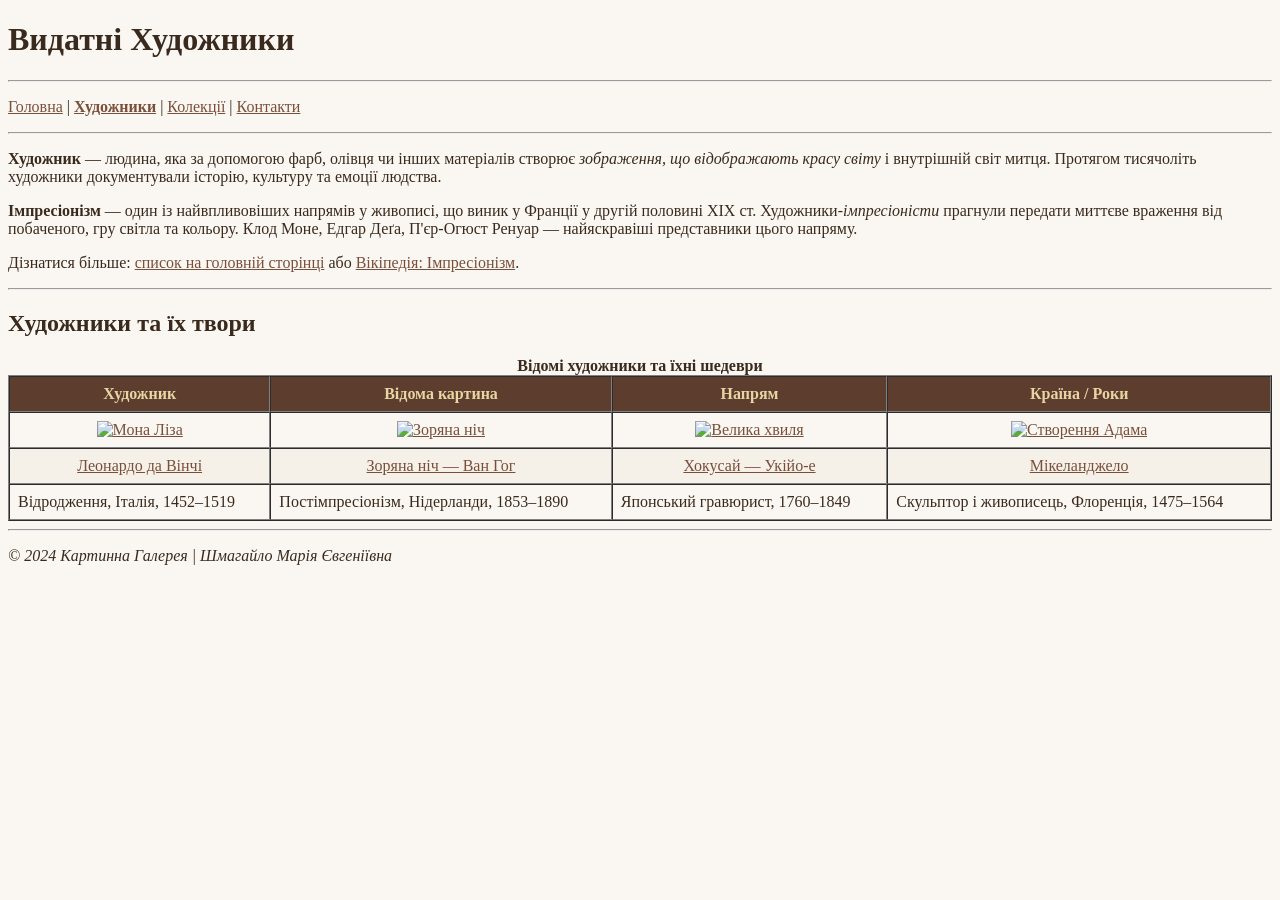
==== artists.html @ ee7c8f24 "new" ====
<!DOCTYPE html>
<html lang="uk">
<head>
    <meta charset="UTF-8">
    <meta name="viewport" content="width=device-width, initial-scale=1.0">
    <meta name="author" content="Шмагайло Марія Євгеніївна">
    <title>Художники - Картинна Галерея</title>
</head>

<!-- Кольори сторінки через атрибути body -->
<body bgcolor="#faf7f2" text="#3a2a1e" link="#7a4f3a" vlink="#5c3d2e" alink="#c9a84c">

<!-- Головний заголовок -->
<h1>Видатні Художники</h1>
<hr>

<!-- Навігаційне меню; поточна сторінка виділена <b> -->
<p>
    <a href="index.html">Головна</a> |
    <a href="artists.html"><b>Художники</b></a> |
    <a href="collections.html">Колекції</a> |
    <a href="contacts.html">Контакти</a>
</p>
<hr>

<!-- Текстові абзаци з форматуванням: <b> — жирний, <i> — курсив -->
<p>
    <b>Художник</b> &#8212; людина, яка за допомогою фарб, олівця чи інших матеріалів створює
    <i>зображення, що відображають красу світу</i> і внутрішній світ митця.
    Протягом тисячоліть художники документували історію, культуру та емоції людства.
</p>

<!-- Іменований якір: ціль посилання artists.html#impressionism з index.html -->
<p>
    <a name="impressionism"></a>
    <b>Імпресіонізм</b> &#8212; один із найвпливовіших напрямів у живописі, що виник у Франції
    у другій половині XIX ст. Художники-<i>імпресіоністи</i> прагнули передати миттєве враження
    від побаченого, гру світла та кольору. Клод Моне, Едгар Деґа, П'єр-Огюст Ренуар &#8212;
    найяскравіші представники цього напряму.
</p>

<!-- Внутрішнє посилання на якір + зовнішнє посилання -->
<p>
    Дізнатися більше: <a href="index.html#lists">список на головній сторінці</a> або
    <a href="https://uk.wikipedia.org/wiki/%D0%86%D0%BC%D0%BF%D1%80%D0%B5%D1%81%D1%96%D0%BE%D0%BD%D1%96%D0%B7%D0%BC" target="_blank">Вікіпедія: Імпресіонізм</a>.
</p>
<hr>

<!-- Таблиця 3x4: border — рамка, cellspacing — відстань між клітинками, cellpadding — відступ всередині -->
<h2> Художники та їх твори</h2>

<table border="1" cellspacing="0" cellpadding="8" width="100%">

    <!-- Підпис таблиці -->
    <caption><b>Відомі художники та їхні шедеври</b></caption>

    <!-- Рядок-шапка: bgcolor — колір фону, <font color> — колір тексту -->
    <tr bgcolor="#5c3d2e">
        <th align="center"><font color="#e8d5a3">Художник</font></th>
        <th align="center"><font color="#e8d5a3">Відома картина</font></th>
        <th align="center"><font color="#e8d5a3">Напрям</font></th>
        <th align="center"><font color="#e8d5a3">Країна / Роки</font></th>
    </tr>

    <!-- Рядок 1: зображення-посилання; border="0" прибирає рамку навколо картинки-посилання -->
    <tr>
        <td align="center">
            <a href="https://upload.wikimedia.org/wikipedia/commons/thumb/e/ec/Mona_Lisa%2C_by_Leonardo_da_Vinci%2C_from_C2RMF_retouched.jpg/800px-Mona_Lisa%2C_by_Leonardo_da_Vinci%2C_from_C2RMF_retouched.jpg" target="_blank">
                <img src="https://upload.wikimedia.org/wikipedia/commons/thumb/e/ec/Mona_Lisa%2C_by_Leonardo_da_Vinci%2C_from_C2RMF_retouched.jpg/800px-Mona_Lisa%2C_by_Leonardo_da_Vinci%2C_from_C2RMF_retouched.jpg"
                     alt="Мона Ліза" width="70" height="105" border="0">
            </a>
        </td>
        <td align="center">
            <a href="https://upload.wikimedia.org/wikipedia/commons/thumb/e/ea/Van_Gogh_-_Starry_Night_-_Google_Art_Project.jpg/1280px-Van_Gogh_-_Starry_Night_-_Google_Art_Project.jpg" target="_blank">
                <img src="https://upload.wikimedia.org/wikipedia/commons/thumb/e/ea/Van_Gogh_-_Starry_Night_-_Google_Art_Project.jpg/1280px-Van_Gogh_-_Starry_Night_-_Google_Art_Project.jpg"
                     alt="Зоряна ніч" width="120" height="90" border="0">
            </a>
        </td>
        <td align="center">
            <a href="https://upload.wikimedia.org/wikipedia/commons/thumb/a/a5/Tsunami_by_hokusai_19th_century.jpg/1280px-Tsunami_by_hokusai_19th_century.jpg" target="_blank">
                <img src="https://upload.wikimedia.org/wikipedia/commons/thumb/a/a5/Tsunami_by_hokusai_19th_century.jpg/1280px-Tsunami_by_hokusai_19th_century.jpg"
                     alt="Велика хвиля" width="120" height="80" border="0">
            </a>
        </td>
        <td align="center">
            <a href="https://upload.wikimedia.org/wikipedia/commons/thumb/5/5b/Michelangelo_-_Creation_of_Adam_%28cropped%29.jpg/1280px-Michelangelo_-_Creation_of_Adam_%28cropped%29.jpg" target="_blank">
                <img src="https://upload.wikimedia.org/wikipedia/commons/thumb/5/5b/Michelangelo_-_Creation_of_Adam_%28cropped%29.jpg/1280px-Michelangelo_-_Creation_of_Adam_%28cropped%29.jpg"
                     alt="Створення Адама" width="120" height="68" border="0">
            </a>
        </td>
    </tr>

    <!-- Рядок 2: гіперпосилання на Вікіпедію -->
    <tr bgcolor="#f5f0e8">
        <td align="center"><a href="https://uk.wikipedia.org/wiki/%D0%9B%D0%B5%D0%BE%D0%BD%D0%B0%D1%80%D0%B4%D0%BE_%D0%B4%D0%B0_%D0%92%D1%96%D0%BD%D1%87%D1%96" target="_blank">Леонардо да Вінчі</a></td>
        <td align="center"><a href="https://uk.wikipedia.org/wiki/%D0%97%D0%BE%D1%80%D1%8F%D0%BD%D0%B0_%D0%BD%D1%96%D1%87" target="_blank">Зоряна ніч &#8212; Ван Гог</a></td>
        <td align="center"><a href="https://uk.wikipedia.org/wiki/%D0%A3%D0%BA%D1%96%D0%B9%D0%BE-%D0%B5" target="_blank">Хокусай &#8212; Укійо-е</a></td>
        <td align="center"><a href="https://uk.wikipedia.org/wiki/%D0%9C%D1%96%D0%BA%D0%B5%D0%BB%D0%B0%D0%BD%D0%B4%D0%B6%D0%B5%D0%BB%D0%BE" target="_blank">Мікеланджело</a></td>
    </tr>

    <!-- Рядок 3: звичайний текст -->
    <tr>
        <td>Відродження, Італія, 1452&#8211;1519</td>
        <td>Постімпресіонізм, Нідерланди, 1853&#8211;1890</td>
        <td>Японський гравюрист, 1760&#8211;1849</td>
        <td>Скульптор і живописець, Флоренція, 1475&#8211;1564</td>
    </tr>

</table>

<hr>
<!-- Підвал сторінки -->
<p><i>&#169; 2024 Картинна Галерея | Шмагайло Марія Євгеніївна</i></p>

</body>
</html>
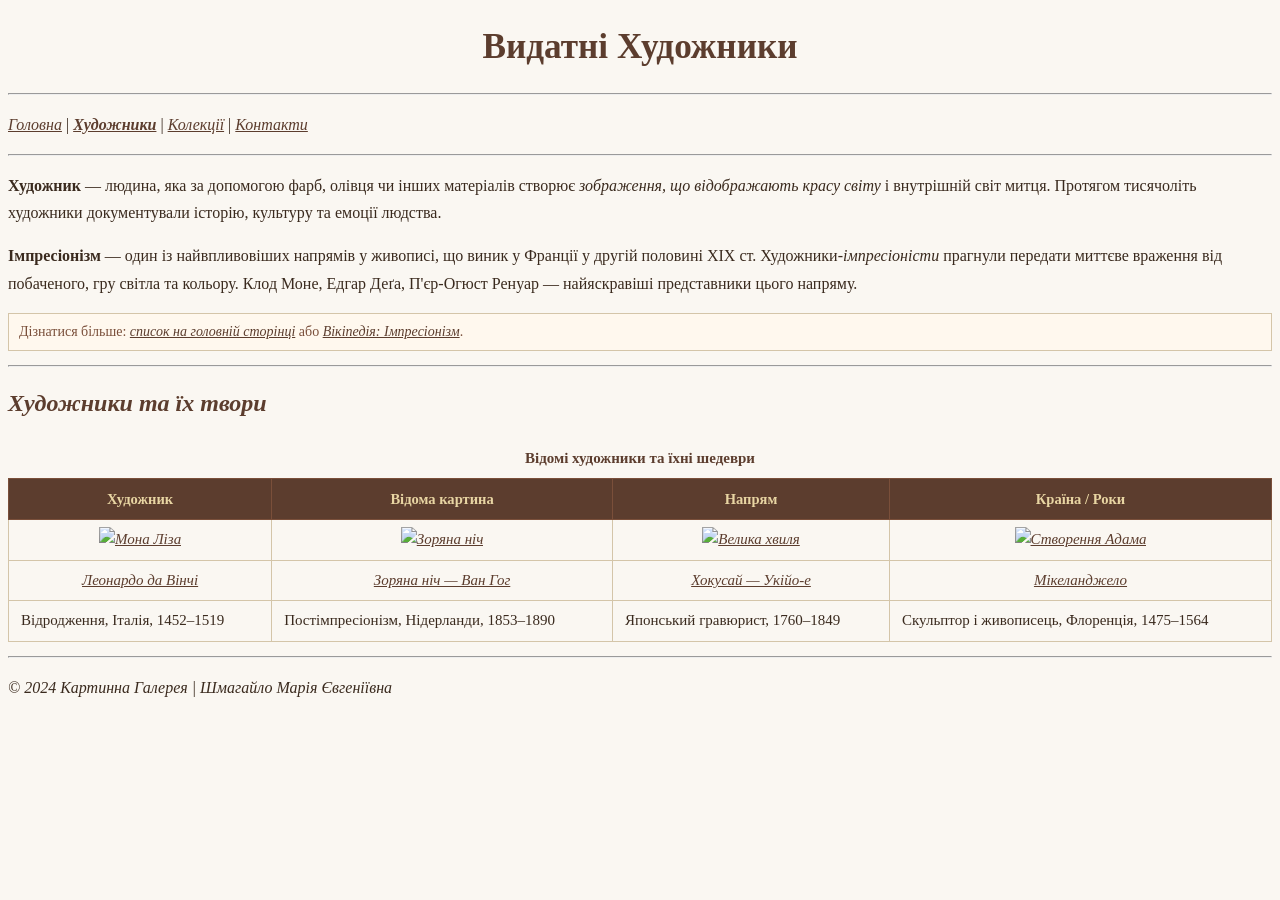
==== commit 5513d5af: "виконання 3 роботи,css" ====
--- a/artists.html
+++ b/artists.html
@@ -5,16 +5,28 @@
     <meta name="viewport" content="width=device-width, initial-scale=1.0">
     <meta name="author" content="Шмагайло Марія Євгеніївна">
     <title>Художники - Картинна Галерея</title>
+ 
+    <!-- Зовнішній CSS -->
+    <link rel="stylesheet" href="style.css">
+ 
+    <!-- Стиль рівня документу: перевизначення посилань -->
+    <style>
+        a {
+            color: #5c3d2e;
+            text-decoration: underline;
+            font-style: italic;
+        }
+        a:hover {
+            color: #c9a84c;
+        }
+    </style>
 </head>
-
-<!-- Кольори сторінки через атрибути body -->
+ 
 <body bgcolor="#faf7f2" text="#3a2a1e" link="#7a4f3a" vlink="#5c3d2e" alink="#c9a84c">
-
-<!-- Головний заголовок -->
+ 
 <h1>Видатні Художники</h1>
 <hr>
-
-<!-- Навігаційне меню; поточна сторінка виділена <b> -->
+ 
 <p>
     <a href="index.html">Головна</a> |
     <a href="artists.html"><b>Художники</b></a> |
@@ -22,15 +34,13 @@
     <a href="contacts.html">Контакти</a>
 </p>
 <hr>
-
-<!-- Текстові абзаци з форматуванням: <b> — жирний, <i> — курсив -->
+ 
 <p>
     <b>Художник</b> &#8212; людина, яка за допомогою фарб, олівця чи інших матеріалів створює
     <i>зображення, що відображають красу світу</i> і внутрішній світ митця.
     Протягом тисячоліть художники документували історію, культуру та емоції людства.
 </p>
-
-<!-- Іменований якір: ціль посилання artists.html#impressionism з index.html -->
+ 
 <p>
     <a name="impressionism"></a>
     <b>Імпресіонізм</b> &#8212; один із найвпливовіших напрямів у живописі, що виник у Франції
@@ -38,31 +48,24 @@
     від побаченого, гру світла та кольору. Клод Моне, Едгар Деґа, П'єр-Огюст Ренуар &#8212;
     найяскравіші представники цього напряму.
 </p>
-
-<!-- Внутрішнє посилання на якір + зовнішнє посилання -->
-<p>
+ 
+<!-- Внутрішній стиль до абзацу; !important для розміру шрифту -->
+<p style="font-size: 14px !important; color: #7a4f3a; padding: 6px 10px; background-color: #fff8ee; border: 1px solid #d4c5a9;">
     Дізнатися більше: <a href="index.html#lists">список на головній сторінці</a> або
     <a href="https://uk.wikipedia.org/wiki/%D0%86%D0%BC%D0%BF%D1%80%D0%B5%D1%81%D1%96%D0%BE%D0%BD%D1%96%D0%B7%D0%BC" target="_blank">Вікіпедія: Імпресіонізм</a>.
 </p>
 <hr>
-
-<!-- Таблиця 3x4: border — рамка, cellspacing — відстань між клітинками, cellpadding — відступ всередині -->
-<h2> Художники та їх твори</h2>
-
+ 
+<h2>Художники та їх твори</h2>
+ 
 <table border="1" cellspacing="0" cellpadding="8" width="100%">
-
-    <!-- Підпис таблиці -->
     <caption><b>Відомі художники та їхні шедеври</b></caption>
-
-    <!-- Рядок-шапка: bgcolor — колір фону, <font color> — колір тексту -->
     <tr bgcolor="#5c3d2e">
         <th align="center"><font color="#e8d5a3">Художник</font></th>
         <th align="center"><font color="#e8d5a3">Відома картина</font></th>
         <th align="center"><font color="#e8d5a3">Напрям</font></th>
         <th align="center"><font color="#e8d5a3">Країна / Роки</font></th>
     </tr>
-
-    <!-- Рядок 1: зображення-посилання; border="0" прибирає рамку навколо картинки-посилання -->
     <tr>
         <td align="center">
             <a href="https://upload.wikimedia.org/wikipedia/commons/thumb/e/ec/Mona_Lisa%2C_by_Leonardo_da_Vinci%2C_from_C2RMF_retouched.jpg/800px-Mona_Lisa%2C_by_Leonardo_da_Vinci%2C_from_C2RMF_retouched.jpg" target="_blank">
@@ -89,28 +92,22 @@
             </a>
         </td>
     </tr>
-
-    <!-- Рядок 2: гіперпосилання на Вікіпедію -->
     <tr bgcolor="#f5f0e8">
         <td align="center"><a href="https://uk.wikipedia.org/wiki/%D0%9B%D0%B5%D0%BE%D0%BD%D0%B0%D1%80%D0%B4%D0%BE_%D0%B4%D0%B0_%D0%92%D1%96%D0%BD%D1%87%D1%96" target="_blank">Леонардо да Вінчі</a></td>
         <td align="center"><a href="https://uk.wikipedia.org/wiki/%D0%97%D0%BE%D1%80%D1%8F%D0%BD%D0%B0_%D0%BD%D1%96%D1%87" target="_blank">Зоряна ніч &#8212; Ван Гог</a></td>
         <td align="center"><a href="https://uk.wikipedia.org/wiki/%D0%A3%D0%BA%D1%96%D0%B9%D0%BE-%D0%B5" target="_blank">Хокусай &#8212; Укійо-е</a></td>
         <td align="center"><a href="https://uk.wikipedia.org/wiki/%D0%9C%D1%96%D0%BA%D0%B5%D0%BB%D0%B0%D0%BD%D0%B4%D0%B6%D0%B5%D0%BB%D0%BE" target="_blank">Мікеланджело</a></td>
     </tr>
-
-    <!-- Рядок 3: звичайний текст -->
     <tr>
         <td>Відродження, Італія, 1452&#8211;1519</td>
         <td>Постімпресіонізм, Нідерланди, 1853&#8211;1890</td>
         <td>Японський гравюрист, 1760&#8211;1849</td>
         <td>Скульптор і живописець, Флоренція, 1475&#8211;1564</td>
     </tr>
-
 </table>
-
+ 
 <hr>
-<!-- Підвал сторінки -->
 <p><i>&#169; 2024 Картинна Галерея | Шмагайло Марія Євгеніївна</i></p>
-
+ 
 </body>
 </html>
--- a/style.css
+++ b/style.css
@@ -0,0 +1,148 @@
+/* --- BODY: фон, шрифт, колір тексту, міжрядковий інтервал --- */
+body {
+    background-color: #faf7f2;
+    font-family: Georgia,serif;
+    font-size: 16px;
+    color: #3a2a1e;
+    line-height: 1.7;
+}
+
+/* --- ЗАГОЛОВКИ HN: розмір, колір, стиль, міжрядковий інтервал, вирівнювання --- */
+h1 {
+    font-size:2.2em;
+    color: #5c3d2e;
+    font-style: normal;
+    font-weight: bold;
+    line-height: 1.3;
+    text-align: center;
+}
+
+h2 {
+    font-size: 1.5em;
+    color: #5c3d2e;
+    font-style: italic;
+    font-weight: bold;
+    line-height: 1.4;
+    text-align: left;
+}
+h3 {
+    font-size: 1.1em;
+    color: #7a4f3a;
+    font-style: normal;
+    font-weight: bold;
+    line-height: 1.4;
+    text-align: left;
+}
+ 
+/* --- ПОСИЛАННЯ: колір, стиль --- */
+
+a {
+    color: #7a4f3a;
+    text-decoration: underline;
+    font-style: normal;
+}
+
+a:visited {
+    color: #5c3d2e;
+}
+a:hover {
+    color: #c9a84c;
+
+}
+
+/* --- Маркований список (ul) --- */
+
+ul {
+    list-style-type:disc; 
+    margin: 10px 0 10px 20px;
+    padding:8px 16px;
+    background-color: #f5f0e8;
+    border:1px solid #d4c5a9;
+    font-size:15px;
+    color: #3a2a1e;
+    line-height: 1.8;
+}
+
+ul li {
+    margin-bottom: 4px;
+    padding-left: 4px;
+}
+/* --- Нумерований список (ol) --- */
+ol {
+    list-style-type: decimal;
+    margin: 10px 0 10px 20px;
+    padding: 8px 16px;
+    background-color: #fff8ee;
+    border-left: 4px solid #c9a84c;
+    font-size: 15px;
+    color: #3a2a1e;
+    line-height: 1.8;
+    
+}
+ol li {
+    margin-bottom: 4px;
+    padding-left: 4px;
+}
+
+/* --- Список визначень (dl) --- */
+
+dl {
+margin: 10px 0;
+    padding: 10px 16px;
+    background-color: #f5f0e8;
+    border: 1px solid #d4c5a9;
+    font-size: 15px;
+    color: #3a2a1e;
+    line-height: 1.7;
+}
+
+dt {
+    
+    font-weight: bold;
+    font-size: 1.05em;
+    color: #5c3d2e;
+    margin-top: 8px;
+}
+
+dd {
+    margin-left: 20px;
+    font-style: italic;
+    color:#3a2a1e;
+    margin-bottom: 6px;
+}
+
+/* --- Таблиця --- */
+table {
+    border-collapse: collapse;
+    width: 100%;
+    margin: 14px 0;
+    font-size: 15px;
+    background-color: #faf7f2;
+    border: 1px solid #d4c5a9;
+
+}
+
+caption {
+    font-size: 1em;
+    font-weight: bold;
+    color: #5c3d2e;
+    padding: 6px;
+    text-align: center;
+}
+
+th {
+    background-color: #5c3d2e;
+    color: #e8d5a3;
+    font-size: 0.97em;
+    font-weight: bold;
+    padding: 8px 12px;
+    text-align: center;
+    border: 1px solid #7a4f3a;
+}
+td {
+    padding: 7px 12px;
+    border:1px solid #d4c5a9;
+    color: #3a2a1e;
+    background-color: #faf7f2;
+    font-size: 15px;
+}
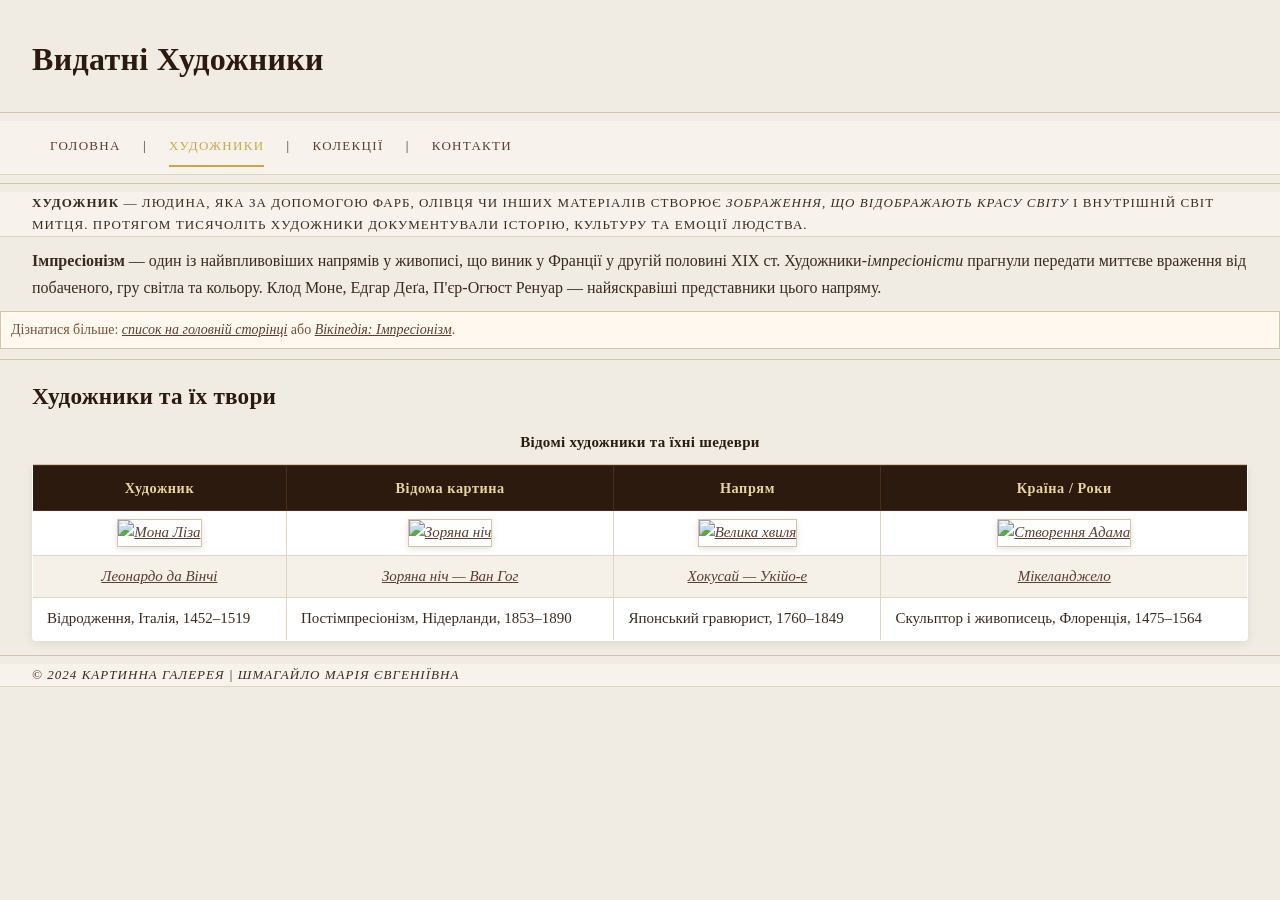
==== commit 95a64f01: "виконання 4 роботи,css" ====
--- a/artists.html
+++ b/artists.html
@@ -5,10 +5,10 @@
     <meta name="viewport" content="width=device-width, initial-scale=1.0">
     <meta name="author" content="Шмагайло Марія Євгеніївна">
     <title>Художники - Картинна Галерея</title>
- 
+
     <!-- Зовнішній CSS -->
     <link rel="stylesheet" href="style.css">
- 
+
     <!-- Стиль рівня документу: перевизначення посилань -->
     <style>
         a {
@@ -21,12 +21,12 @@
         }
     </style>
 </head>
- 
-<body bgcolor="#faf7f2" text="#3a2a1e" link="#7a4f3a" vlink="#5c3d2e" alink="#c9a84c">
- 
+
+<body>
+
 <h1>Видатні Художники</h1>
 <hr>
- 
+
 <p>
     <a href="index.html">Головна</a> |
     <a href="artists.html"><b>Художники</b></a> |
@@ -34,13 +34,13 @@
     <a href="contacts.html">Контакти</a>
 </p>
 <hr>
- 
+
 <p>
     <b>Художник</b> &#8212; людина, яка за допомогою фарб, олівця чи інших матеріалів створює
     <i>зображення, що відображають красу світу</i> і внутрішній світ митця.
     Протягом тисячоліть художники документували історію, культуру та емоції людства.
 </p>
- 
+
 <p>
     <a name="impressionism"></a>
     <b>Імпресіонізм</b> &#8212; один із найвпливовіших напрямів у живописі, що виник у Франції
@@ -48,55 +48,54 @@
     від побаченого, гру світла та кольору. Клод Моне, Едгар Деґа, П'єр-Огюст Ренуар &#8212;
     найяскравіші представники цього напряму.
 </p>
- 
-<!-- Внутрішній стиль до абзацу; !important для розміру шрифту -->
+
 <p style="font-size: 14px !important; color: #7a4f3a; padding: 6px 10px; background-color: #fff8ee; border: 1px solid #d4c5a9;">
     Дізнатися більше: <a href="index.html#lists">список на головній сторінці</a> або
     <a href="https://uk.wikipedia.org/wiki/%D0%86%D0%BC%D0%BF%D1%80%D0%B5%D1%81%D1%96%D0%BE%D0%BD%D1%96%D0%B7%D0%BC" target="_blank">Вікіпедія: Імпресіонізм</a>.
 </p>
 <hr>
- 
+
 <h2>Художники та їх твори</h2>
- 
-<table border="1" cellspacing="0" cellpadding="8" width="100%">
+
+<table class="artists-table">
     <caption><b>Відомі художники та їхні шедеври</b></caption>
-    <tr bgcolor="#5c3d2e">
-        <th align="center"><font color="#e8d5a3">Художник</font></th>
-        <th align="center"><font color="#e8d5a3">Відома картина</font></th>
-        <th align="center"><font color="#e8d5a3">Напрям</font></th>
-        <th align="center"><font color="#e8d5a3">Країна / Роки</font></th>
+    <tr class="table-header-row">
+        <th>Художник</th>
+        <th>Відома картина</th>
+        <th>Напрям</th>
+        <th>Країна / Роки</th>
     </tr>
     <tr>
-        <td align="center">
+        <td class="td-center">
             <a href="https://upload.wikimedia.org/wikipedia/commons/thumb/e/ec/Mona_Lisa%2C_by_Leonardo_da_Vinci%2C_from_C2RMF_retouched.jpg/800px-Mona_Lisa%2C_by_Leonardo_da_Vinci%2C_from_C2RMF_retouched.jpg" target="_blank">
                 <img src="https://upload.wikimedia.org/wikipedia/commons/thumb/e/ec/Mona_Lisa%2C_by_Leonardo_da_Vinci%2C_from_C2RMF_retouched.jpg/800px-Mona_Lisa%2C_by_Leonardo_da_Vinci%2C_from_C2RMF_retouched.jpg"
-                     alt="Мона Ліза" width="70" height="105" border="0">
+                     alt="Мона Ліза" class="thumb-portrait">
             </a>
         </td>
-        <td align="center">
+        <td class="td-center">
             <a href="https://upload.wikimedia.org/wikipedia/commons/thumb/e/ea/Van_Gogh_-_Starry_Night_-_Google_Art_Project.jpg/1280px-Van_Gogh_-_Starry_Night_-_Google_Art_Project.jpg" target="_blank">
                 <img src="https://upload.wikimedia.org/wikipedia/commons/thumb/e/ea/Van_Gogh_-_Starry_Night_-_Google_Art_Project.jpg/1280px-Van_Gogh_-_Starry_Night_-_Google_Art_Project.jpg"
-                     alt="Зоряна ніч" width="120" height="90" border="0">
+                     alt="Зоряна ніч" class="thumb-landscape">
             </a>
         </td>
-        <td align="center">
+        <td class="td-center">
             <a href="https://upload.wikimedia.org/wikipedia/commons/thumb/a/a5/Tsunami_by_hokusai_19th_century.jpg/1280px-Tsunami_by_hokusai_19th_century.jpg" target="_blank">
                 <img src="https://upload.wikimedia.org/wikipedia/commons/thumb/a/a5/Tsunami_by_hokusai_19th_century.jpg/1280px-Tsunami_by_hokusai_19th_century.jpg"
-                     alt="Велика хвиля" width="120" height="80" border="0">
+                     alt="Велика хвиля" class="thumb-landscape">
             </a>
         </td>
-        <td align="center">
+        <td class="td-center">
             <a href="https://upload.wikimedia.org/wikipedia/commons/thumb/5/5b/Michelangelo_-_Creation_of_Adam_%28cropped%29.jpg/1280px-Michelangelo_-_Creation_of_Adam_%28cropped%29.jpg" target="_blank">
                 <img src="https://upload.wikimedia.org/wikipedia/commons/thumb/5/5b/Michelangelo_-_Creation_of_Adam_%28cropped%29.jpg/1280px-Michelangelo_-_Creation_of_Adam_%28cropped%29.jpg"
-                     alt="Створення Адама" width="120" height="68" border="0">
+                     alt="Створення Адама" class="thumb-wide">
             </a>
         </td>
     </tr>
-    <tr bgcolor="#f5f0e8">
-        <td align="center"><a href="https://uk.wikipedia.org/wiki/%D0%9B%D0%B5%D0%BE%D0%BD%D0%B0%D1%80%D0%B4%D0%BE_%D0%B4%D0%B0_%D0%92%D1%96%D0%BD%D1%87%D1%96" target="_blank">Леонардо да Вінчі</a></td>
-        <td align="center"><a href="https://uk.wikipedia.org/wiki/%D0%97%D0%BE%D1%80%D1%8F%D0%BD%D0%B0_%D0%BD%D1%96%D1%87" target="_blank">Зоряна ніч &#8212; Ван Гог</a></td>
-        <td align="center"><a href="https://uk.wikipedia.org/wiki/%D0%A3%D0%BA%D1%96%D0%B9%D0%BE-%D0%B5" target="_blank">Хокусай &#8212; Укійо-е</a></td>
-        <td align="center"><a href="https://uk.wikipedia.org/wiki/%D0%9C%D1%96%D0%BA%D0%B5%D0%BB%D0%B0%D0%BD%D0%B4%D0%B6%D0%B5%D0%BB%D0%BE" target="_blank">Мікеланджело</a></td>
+    <tr class="table-row-light">
+        <td class="td-center"><a href="https://uk.wikipedia.org/wiki/%D0%9B%D0%B5%D0%BE%D0%BD%D0%B0%D1%80%D0%B4%D0%BE_%D0%B4%D0%B0_%D0%92%D1%96%D0%BD%D1%87%D1%96" target="_blank">Леонардо да Вінчі</a></td>
+        <td class="td-center"><a href="https://uk.wikipedia.org/wiki/%D0%97%D0%BE%D1%80%D1%8F%D0%BD%D0%B0_%D0%BD%D1%96%D1%87" target="_blank">Зоряна ніч &#8212; Ван Гог</a></td>
+        <td class="td-center"><a href="https://uk.wikipedia.org/wiki/%D0%A3%D0%BA%D1%96%D0%B9%D0%BE-%D0%B5" target="_blank">Хокусай &#8212; Укійо-е</a></td>
+        <td class="td-center"><a href="https://uk.wikipedia.org/wiki/%D0%9C%D1%96%D0%BA%D0%B5%D0%BB%D0%B0%D0%BD%D0%B4%D0%B6%D0%B5%D0%BB%D0%BE" target="_blank">Мікеланджело</a></td>
     </tr>
     <tr>
         <td>Відродження, Італія, 1452&#8211;1519</td>
@@ -105,9 +104,9 @@
         <td>Скульптор і живописець, Флоренція, 1475&#8211;1564</td>
     </tr>
 </table>
- 
+
 <hr>
 <p><i>&#169; 2024 Картинна Галерея | Шмагайло Марія Євгеніївна</i></p>
- 
+
 </body>
 </html>
--- a/style.css
+++ b/style.css
@@ -1,148 +1,426 @@
-/* --- BODY: фон, шрифт, колір тексту, міжрядковий інтервал --- */
+/* ===== БАЗОВІ СТИЛІ ===== */
 body {
-    background-color: #faf7f2;
-    font-family: Georgia,serif;
+    background-color: #f0ebe3;
+    font-family: Georgia, 'Times New Roman', serif;
     font-size: 16px;
-    color: #3a2a1e;
+    color: #3a2a1e;            /* замінює застарілий атрибут text="" у <body> */
     line-height: 1.7;
-}
-
-/* --- ЗАГОЛОВКИ HN: розмір, колір, стиль, міжрядковий інтервал, вирівнювання --- */
+    margin: 0;
+    padding: 0;
+}
+
+/* ===== ЗАГОЛОВКИ ===== */
 h1 {
-    font-size:2.2em;
+    font-size: 2em;
+    color: #2c1a0e;
+    font-style: normal;        /* скасовує курсив, якщо він успадкований */
+    font-weight: bold;
+    line-height: 1.3;
+    text-align: left;
+    padding: 18px 32px 10px;
+    letter-spacing: 0.01em;
+}
+
+h2 {
+    font-size: 1.45em;
+    color: #2c1a0e;
+    font-style: normal;
+    font-weight: bold;
+    line-height: 1.4;
+    text-align: left;
+    padding: 0 32px;
+    margin-top: 28px;
+    margin-bottom: 10px;
+    letter-spacing: 0.01em;
+}
+
+h3 {
+    font-size: 1.05em;
     color: #5c3d2e;
     font-style: normal;
     font-weight: bold;
-    line-height: 1.3;
-    text-align: center;
-}
-
-h2 {
-    font-size: 1.5em;
-    color: #5c3d2e;
-    font-style: italic;
-    font-weight: bold;
     line-height: 1.4;
     text-align: left;
-}
-h3 {
-    font-size: 1.1em;
-    color: #7a4f3a;
-    font-style: normal;
-    font-weight: bold;
-    line-height: 1.4;
-    text-align: left;
-}
- 
-/* --- ПОСИЛАННЯ: колір, стиль --- */
-
-a {
-    color: #7a4f3a;
-    text-decoration: underline;
-    font-style: normal;
-}
-
-a:visited {
+    padding: 0 32px;
+}
+
+hr {
+    border: none;
+    border-top: 1px solid #d4c5a9;
+    margin: 8px 0;
+}
+
+
+/* ===== СУСІДНІ СЕЛЕКТОРИ (A + B) ===== */
+
+/* навігаційна панель: <p> одразу після <hr> */
+hr + p {
+    margin: 0;
+    padding: 0 32px;
+    background-color: #f7f3ec;
+    border-bottom: 1px solid #ddd5c0;
+    color: #3a2a1e;
+    font-size: 13px;
+    letter-spacing: 0.08em;
+    text-transform: uppercase;
+}
+
+hr + h2 {
+    margin-top: 20px;
+}
+
+h2 + p {
+    margin-top: 6px;
+    font-size: 15px;
+    color: #3a2a1e;
+}
+
+h3 + p {
+    margin-top: 6px;
+    font-size: 15px;
+    color: #3a2a1e;
+}
+
+h2 + table {
+    margin-top: 10px;
+}
+
+h3 + ul,
+h3 + ol {
+    margin-top: 4px;
+}
+
+
+/* ===== КОНТЕКСТНІ СЕЛЕКТОРИ (A B) ===== */
+
+/* <a> на будь-якій глибині всередині <p> */
+p a {
+    font-style: italic;
+}
+
+td b {
+    color: #2c1a0e;
+}
+
+caption a {
+    color: #c9a84c;
+    text-decoration: none;
+}
+
+/* охоплює всі <dd>, навіть вкладені — на відміну від dl > dd */
+dl dd {
+    font-style: italic;
+    color: #3a2a1e;
+}
+
+/* ланцюжок ol → li → a */
+ol li a {
     color: #5c3d2e;
-}
-a:hover {
+    font-weight: bold;
+}
+
+/* комбінація: сусідній (hr + p) + контекстний (a) */
+hr + p a {
+    display: inline-block;     /* дозволяє задавати padding для посилання */
+    padding: 14px 18px;
+    color: #5c3d2e;
+    font-style: normal;        /* скасовує курсив від p a вище */
+    font-weight: normal;
+    font-size: 13px;
+    letter-spacing: 0.1em;
+    text-transform: uppercase;
+    text-decoration: none;
+    border-bottom: 2px solid transparent; /* прозора лінія — місце для підсвічування */
+}
+
+/* активний пункт меню: hr + p → a → b */
+hr + p a b {
     color: #c9a84c;
-
-}
-
-/* --- Маркований список (ul) --- */
-
-ul {
-    list-style-type:disc; 
-    margin: 10px 0 10px 20px;
-    padding:8px 16px;
-    background-color: #f5f0e8;
-    border:1px solid #d4c5a9;
-    font-size:15px;
-    color: #3a2a1e;
-    line-height: 1.8;
-}
-
-ul li {
+    font-weight: normal;       /* скасовує стандартне жирне накреслення <b> */
+    border-bottom: 2px solid #c9a84c;
+    padding-bottom: 12px;
+}
+
+.note a {
+    color: #5c3d2e;
+    font-weight: bold;
+    text-decoration: none;
+    border-bottom: 1px dotted #c9a84c;
+}
+
+
+/* ===== ДОЧІРНІ СЕЛЕКТОРИ (A > B) ===== */
+
+/* лише прямі <li> в <ul>, вкладені списки не зачіпає */
+ul > li {
     margin-bottom: 4px;
     padding-left: 4px;
 }
-/* --- Нумерований список (ol) --- */
+
+ol > li {
+    margin-bottom: 4px;
+    padding-left: 4px;
+}
+
+dl > dt {
+    font-weight: bold;
+    font-size: 1.05em;
+    color: #2c1a0e;
+    margin-top: 8px;
+}
+
+/* лише прямий <dd>; dl dd вище охоплює й вкладені */
+dl > dd {
+    margin-left: 20px;
+    margin-bottom: 6px;
+}
+
+table > caption {
+    font-size: 1em;
+    font-weight: bold;
+    color: #2c1a0e;
+    padding: 8px;
+    text-align: center;
+    caption-side: top;
+    background-color: #f0ebe3;
+    border-bottom: 1px solid #d4c5a9;
+    letter-spacing: 0.02em;
+}
+
+/* лише прямий <i>; якщо <i> вкладений у <span> — не спрацює */
+#page-footer > i {
+    font-style: italic;
+    color: #5c3d2e;
+}
+
+
+/* ===== ПОСИЛАННЯ ===== */
+a {
+    color: #7a4f3a;            /* замінює застарілий атрибут link="" у <body> */
+    text-decoration: none;
+    font-style: normal;
+}
+
+/* ===== ОСНОВНИЙ ВМІСТ ===== */
+p {
+    padding: 0 32px;
+    margin: 10px 0;
+}
+
+table,
+ul,
+ol,
+dl {
+    margin-left: 32px;
+    margin-right: 32px;
+}
+
+/* ===== ТАБЛИЦЯ ===== */
+table {
+    border-collapse: collapse; /* суміщує рамки сусідніх комірок в одну лінію */
+    width: calc(100% - 64px);  /* ширина з урахуванням бічних відступів */
+    margin: 14px 32px;
+    font-size: 15px;
+    background-color: #ffffff;
+    border: 1px solid #d4c5a9;
+    box-shadow: 0 2px 10px rgba(44, 26, 14, 0.08);
+    border-radius: 4px;
+    overflow: hidden;          /* ховає вміст за межами заокруглених кутів */
+}
+
+th {
+    background-color: #2c1a0e;
+    color: #e8d5a3;
+    font-size: 0.95em;
+    font-weight: bold;
+    padding: 10px 14px;
+    text-align: center;
+    border: 1px solid #4a2e1a;
+    letter-spacing: 0.04em;
+}
+
+td {
+    padding: 8px 14px;
+    border: 1px solid #e0d5c5;
+    color: #3a2a1e;
+    background-color: #ffffff;
+    font-size: 15px;
+}
+
+/* ===== КЛАСИ ДЛЯ ТАБЛИЦЬ ===== */
+
+.table-header-row th {
+    background-color: #2c1a0e;
+    color: #e8d5a3;
+}
+
+.table-subheader-row th {
+    background-color: #5c3d2e;
+    color: #faf7f2;
+}
+
+.table-row-light td {
+    background-color: #f5f0e8;
+}
+
+.table-footer-row td {
+    background-color: #e8d5a3;
+    font-weight: normal;
+}
+
+.td-center { text-align: center; }
+.td-right  { text-align: right; }
+.th-middle { vertical-align: middle; }
+
+.td-highlight td {
+    background-color: #fff8ee;
+}
+
+.tr-alt td {
+    background-color: #f5f0e8;
+}
+
+.td-label {
+    white-space: nowrap;       /* не переносить текст мітки на новий рядок */
+    padding-right: 20px;
+}
+
+/* ===== ШИРИНИ КОЛОНОК ===== */
+.col-name  { width: 20%; }
+.col-dates { width: 12%; }
+.col-info  { width: 28%; }
+
+/* ===== ТАБЛИЦЯ КОНТАКТІВ ===== */
+.contacts-table {
+    border: none;
+    box-shadow: none;
+    width: auto;               /* ширина за вмістом, а не 100% */
+    margin: 0 32px;
+}
+
+.contacts-table td {
+    border: none;
+    padding: 6px 12px;
+}
+
+/* ===== РОЗМІРИ ЗОБРАЖЕНЬ ===== */
+.thumb-portrait  { width: 70px;  height: 105px; }
+.thumb-landscape { width: 120px; height: 90px;  }
+.thumb-wide      { width: 120px; height: 68px;  }
+.img-portrait    { width: 90px;  height: 135px; }
+.img-landscape-sm{ width: 180px; height: 135px; }
+.img-landscape-lg{ width: 360px; height: 240px; }
+
+/* ===== ГАЛЕРЕЯ ===== */
+.gallery-center {
+    text-align: center;
+    padding: 10px 32px;
+}
+
+.gallery-row {
+    display: inline-flex;
+    align-items: middle;
+    gap: 20px;                 /* замінює cellspacing="20" */
+}
+
+.gallery-cell {
+    text-align: center;
+}
+
+/* ===== IFRAME З КАРТОЮ ===== */
+.map-iframe {
+    width: 420px;
+    height: 300px;
+    float: right;
+    margin: 0 0 10px 20px;
+    border: 1px solid #d4c5a9;
+    box-shadow: 0 2px 10px rgba(44, 26, 14, 0.1);
+}
+
+.clear {
+    clear: both;               /* скасовує float після .map-iframe */
+}
+
+/* ===== МАРКОВАНИЙ СПИСОК ===== */
+ul {
+    list-style-type: disc;
+    margin: 10px 32px 10px 48px;
+    padding: 12px 20px;
+    background-color: #ffffff;
+    border: 1px solid #d4c5a9;
+    box-shadow: 0 2px 8px rgba(44, 26, 14, 0.06);
+    font-size: 15px;
+    color: #3a2a1e;
+    line-height: 1.8;
+    border-radius: 3px;
+}
+
+ul.ul-square {
+    list-style-type: square;
+}
+
+/* ===== НУМЕРОВАНИЙ СПИСОК ===== */
 ol {
     list-style-type: decimal;
-    margin: 10px 0 10px 20px;
-    padding: 8px 16px;
+    margin: 10px 32px 10px 48px;
+    padding: 12px 20px;
+    background-color: #ffffff;
+    border-left: 4px solid #c9a84c;
+    box-shadow: 0 2px 8px rgba(44, 26, 14, 0.06);
+    font-size: 15px;
+    color: #3a2a1e;
+    line-height: 1.8;
+    border-radius: 3px;
+}
+
+ol.ol-roman {
+    list-style-type: upper-roman;
+}
+
+/* ===== СПИСОК ВИЗНАЧЕНЬ ===== */
+dl {
+    margin: 10px 32px;
+    padding: 12px 20px;
+    background-color: #ffffff;
+    border: 1px solid #d4c5a9;
+    box-shadow: 0 2px 8px rgba(44, 26, 14, 0.06);
+    font-size: 15px;
+    color: #3a2a1e;
+    line-height: 1.7;
+    border-radius: 3px;
+}
+
+/* ===== КЛАС .note ===== */
+.note {
+    font-size: 14px;
+    color: #7a4f3a;
+    padding: 8px 12px;
     background-color: #fff8ee;
-    border-left: 4px solid #c9a84c;
-    font-size: 15px;
-    color: #3a2a1e;
-    line-height: 1.8;
-    
-}
-ol li {
-    margin-bottom: 4px;
-    padding-left: 4px;
-}
-
-/* --- Список визначень (dl) --- */
-
-dl {
-margin: 10px 0;
-    padding: 10px 16px;
-    background-color: #f5f0e8;
-    border: 1px solid #d4c5a9;
-    font-size: 15px;
-    color: #3a2a1e;
-    line-height: 1.7;
-}
-
-dt {
-    
-    font-weight: bold;
-    font-size: 1.05em;
-    color: #5c3d2e;
-    margin-top: 8px;
-}
-
-dd {
-    margin-left: 20px;
-    font-style: italic;
-    color:#3a2a1e;
-    margin-bottom: 6px;
-}
-
-/* --- Таблиця --- */
-table {
-    border-collapse: collapse;
-    width: 100%;
-    margin: 14px 0;
-    font-size: 15px;
-    background-color: #faf7f2;
-    border: 1px solid #d4c5a9;
-
-}
-
-caption {
-    font-size: 1em;
-    font-weight: bold;
-    color: #5c3d2e;
-    padding: 6px;
+    border: 1px solid #d4c5a9;
+    border-radius: 3px;
+    margin: 10px 32px;
+}
+
+/* ===== ID #page-footer ===== */
+#page-footer {
+    margin-top: 30px;
+    padding: 14px 32px;
+    border-top: 1px solid #d4c5a9;
     text-align: center;
-}
-
-th {
-    background-color: #5c3d2e;
-    color: #e8d5a3;
-    font-size: 0.97em;
-    font-weight: bold;
-    padding: 8px 12px;
-    text-align: center;
-    border: 1px solid #7a4f3a;
-}
-td {
-    padding: 7px 12px;
-    border:1px solid #d4c5a9;
-    color: #3a2a1e;
-    background-color: #faf7f2;
-    font-size: 15px;
+    font-size: 14px;
+    color: #7a4f3a;
+    background-color: #f0ebe3;
+}
+
+/* ===== IFRAME ===== */
+iframe {
+    border: 1px solid #d4c5a9;
+    box-shadow: 0 2px 10px rgba(44, 26, 14, 0.1);
+    margin: 10px 32px;
+}
+
+/* ===== ЗОБРАЖЕННЯ ===== */
+img {
+    border: 1px solid #d4c5a9;
+    box-shadow: 0 2px 6px rgba(44, 26, 14, 0.12);
 }
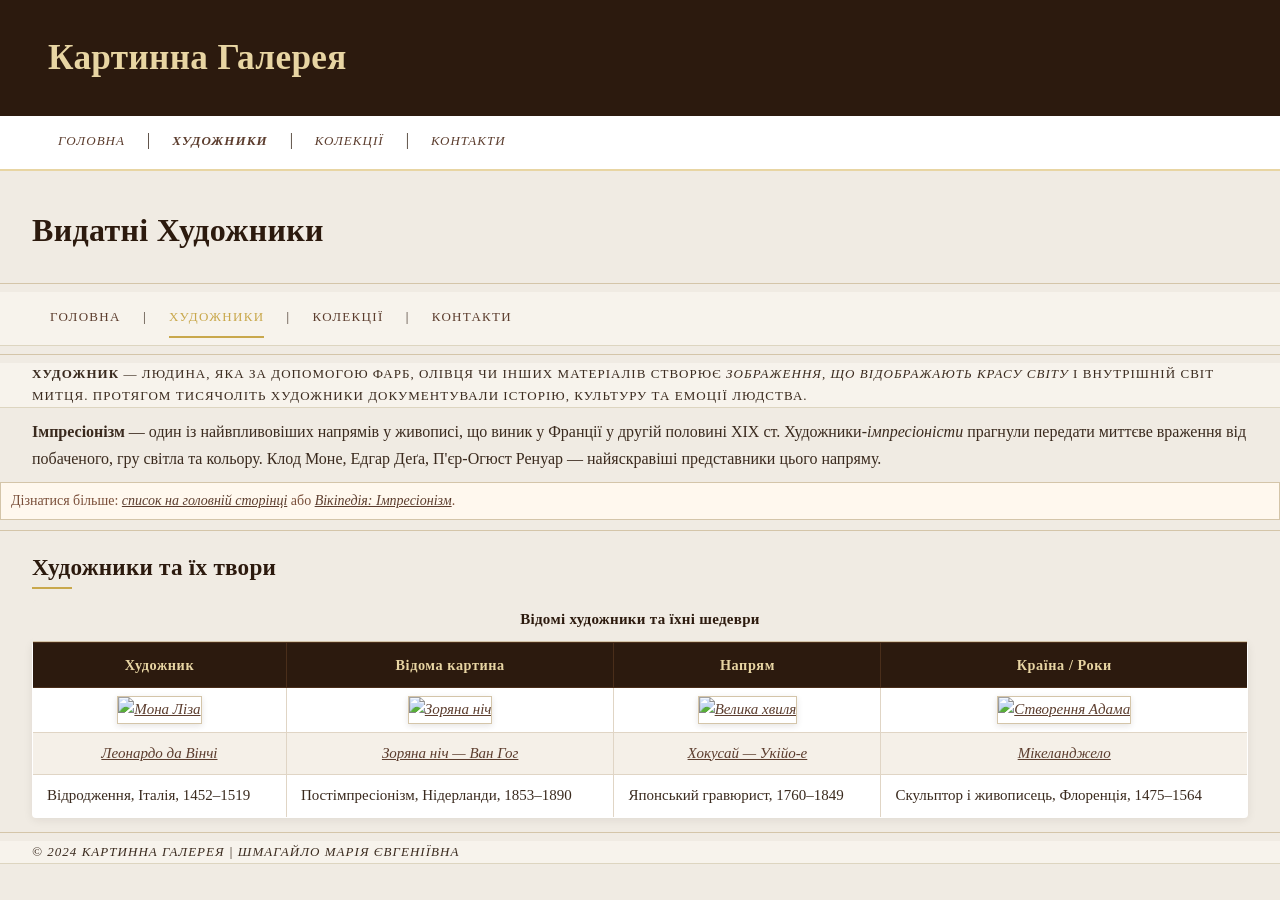
==== commit 025159bd: "виконання 5 роботи,css" ====
--- a/artists.html
+++ b/artists.html
@@ -5,11 +5,7 @@
     <meta name="viewport" content="width=device-width, initial-scale=1.0">
     <meta name="author" content="Шмагайло Марія Євгеніївна">
     <title>Художники - Картинна Галерея</title>
-
-    <!-- Зовнішній CSS -->
     <link rel="stylesheet" href="style.css">
-
-    <!-- Стиль рівня документу: перевизначення посилань -->
     <style>
         a {
             color: #5c3d2e;
@@ -23,7 +19,18 @@
 </head>
 
 <body>
+<div class="site-header">
+    <span class="site-title">Картинна Галерея</span>
+</div>
 
+<div class="site-nav">
+    <p>
+        <a href="index.html">Головна</a> |
+        <a href="artists.html"><b>Художники</b></a> |
+        <a href="collections.html">Колекції</a> |
+        <a href="contacts.html">Контакти</a>
+    </p>
+</div>
 <h1>Видатні Художники</h1>
 <hr>
 
@@ -67,8 +74,8 @@
     </tr>
     <tr>
         <td class="td-center">
-            <a href="https://upload.wikimedia.org/wikipedia/commons/thumb/e/ec/Mona_Lisa%2C_by_Leonardo_da_Vinci%2C_from_C2RMF_retouched.jpg/800px-Mona_Lisa%2C_by_Leonardo_da_Vinci%2C_from_C2RMF_retouched.jpg" target="_blank">
-                <img src="https://upload.wikimedia.org/wikipedia/commons/thumb/e/ec/Mona_Lisa%2C_by_Leonardo_da_Vinci%2C_from_C2RMF_retouched.jpg/800px-Mona_Lisa%2C_by_Leonardo_da_Vinci%2C_from_C2RMF_retouched.jpg"
+            <a href="https://upload.wikimedia.org/wikipedia/commons/thumb/e/ec/Mona_Lisa%2C_by_Leonardo_da_Vinci%2C_from_C2RMF_retouched.jpg/330px-Mona_Lisa%2C_by_Leonardo_da_Vinci%2C_from_C2RMF_retouched.jpg">
+                <img src="https://upload.wikimedia.org/wikipedia/commons/thumb/e/ec/Mona_Lisa%2C_by_Leonardo_da_Vinci%2C_from_C2RMF_retouched.jpg/330px-Mona_Lisa%2C_by_Leonardo_da_Vinci%2C_from_C2RMF_retouched.jpg"
                      alt="Мона Ліза" class="thumb-portrait">
             </a>
         </td>
--- a/style.css
+++ b/style.css
@@ -8,13 +8,64 @@
     margin: 0;
     padding: 0;
 }
-
+/* ===== ТЕМНА ШАПКА САЙТУ =====*/
+/* .site-header — блоковий <div>, темний фон для шапки*/
+
+.site-header{
+    background-color: #2c1a0e;
+    padding: 28px 48px 22px;
+    position: relative;
+}
+/* <span> всередині шапки — назва галереї */
+.site-header .site-title {
+    font-size: 2.2em;
+    color: #e8d5a3;
+    font-weight: bold;
+    letter-spacing: 0.01em;
+    margin: 0 0 6px 0;
+    display: block;
+}
+/* ===== НАВІГАЦІЙНА ПАНЕЛЬ =====*/
+/*  .site-nav — блоковий <div> із білим фоном під шапкою */
+.site-nav {
+    background-color: #fff;
+    border-bottom: 2px solid #e8d5a3;
+    padding: 0 40px;
+}
+
+.site-nav p {
+    margin: 0;
+    padding: 0;
+}
+/* ===== ПСЕВДОКЛАСИ ДЛЯ ПОСИЛАНЬ =====
+   :link    — посилання, яке ще не відвідували
+   :visited — вже відвідане посилання */
+   .site-nav a:link,
+.site-nav a:visited {
+    display: inline-block;
+    padding: 14px 18px;
+    color: #5c3d2e;
+    font-size: 13px;
+    text-transform: uppercase;
+    letter-spacing: 0.08em;
+    text-decoration: none;
+    border-bottom: 3px solid transparent;
+}
+/* :hover — стиль при наведенні миші */
+.site-nav a:hover {
+    color: #c9a84c;
+    border-bottom-color: #c9a84c;
+}
+
+/* :active — стиль у момент кліку */
+.site-nav a:active {
+    color: #2c1a0e;
+}
 /* ===== ЗАГОЛОВКИ ===== */
 h1 {
     font-size: 2em;
     color: #2c1a0e;
-    font-style: normal;        /* скасовує курсив, якщо він успадкований */
-    font-weight: bold;
+    font-style: normal;        
     line-height: 1.3;
     text-align: left;
     padding: 18px 32px 10px;
@@ -52,8 +103,6 @@
 
 
 /* ===== СУСІДНІ СЕЛЕКТОРИ (A + B) ===== */
-
-/* навігаційна панель: <p> одразу після <hr> */
 hr + p {
     margin: 0;
     padding: 0 32px;
@@ -64,27 +113,22 @@
     letter-spacing: 0.08em;
     text-transform: uppercase;
 }
-
 hr + h2 {
     margin-top: 20px;
 }
-
 h2 + p {
     margin-top: 6px;
     font-size: 15px;
     color: #3a2a1e;
 }
-
 h3 + p {
     margin-top: 6px;
     font-size: 15px;
     color: #3a2a1e;
 }
-
 h2 + table {
     margin-top: 10px;
 }
-
 h3 + ul,
 h3 + ol {
     margin-top: 4px;
@@ -92,51 +136,28 @@
 
 
 /* ===== КОНТЕКСТНІ СЕЛЕКТОРИ (A B) ===== */
-
-/* <a> на будь-якій глибині всередині <p> */
-p a {
-    font-style: italic;
-}
-
-td b {
-    color: #2c1a0e;
-}
-
-caption a {
-    color: #c9a84c;
-    text-decoration: none;
-}
-
-/* охоплює всі <dd>, навіть вкладені — на відміну від dl > dd */
-dl dd {
-    font-style: italic;
-    color: #3a2a1e;
-}
-
-/* ланцюжок ol → li → a */
-ol li a {
-    color: #5c3d2e;
-    font-weight: bold;
-}
-
-/* комбінація: сусідній (hr + p) + контекстний (a) */
+p a { font-style: italic; }
+td b { color: #2c1a0e; }
+caption a { color: #c9a84c; text-decoration: none; }
+dl dd { font-style: italic; color: #3a2a1e; }
+ol li a { color: #5c3d2e; font-weight: bold; }
+
 hr + p a {
-    display: inline-block;     /* дозволяє задавати padding для посилання */
+    display: inline-block;
     padding: 14px 18px;
     color: #5c3d2e;
-    font-style: normal;        /* скасовує курсив від p a вище */
+    font-style: normal;
     font-weight: normal;
     font-size: 13px;
     letter-spacing: 0.1em;
     text-transform: uppercase;
     text-decoration: none;
-    border-bottom: 2px solid transparent; /* прозора лінія — місце для підсвічування */
-}
-
-/* активний пункт меню: hr + p → a → b */
+    border-bottom: 2px solid transparent;
+}
+
 hr + p a b {
     color: #c9a84c;
-    font-weight: normal;       /* скасовує стандартне жирне накреслення <b> */
+    font-weight: normal;
     border-bottom: 2px solid #c9a84c;
     padding-bottom: 12px;
 }
@@ -148,20 +169,16 @@
     border-bottom: 1px dotted #c9a84c;
 }
 
-
 /* ===== ДОЧІРНІ СЕЛЕКТОРИ (A > B) ===== */
 
-/* лише прямі <li> в <ul>, вкладені списки не зачіпає */
 ul > li {
     margin-bottom: 4px;
     padding-left: 4px;
 }
-
 ol > li {
     margin-bottom: 4px;
     padding-left: 4px;
 }
-
 dl > dt {
     font-weight: bold;
     font-size: 1.05em;
@@ -169,12 +186,10 @@
     margin-top: 8px;
 }
 
-/* лише прямий <dd>; dl dd вище охоплює й вкладені */
 dl > dd {
     margin-left: 20px;
     margin-bottom: 6px;
 }
-
 table > caption {
     font-size: 1em;
     font-weight: bold;
@@ -186,17 +201,14 @@
     border-bottom: 1px solid #d4c5a9;
     letter-spacing: 0.02em;
 }
-
-/* лише прямий <i>; якщо <i> вкладений у <span> — не спрацює */
 #page-footer > i {
     font-style: italic;
     color: #5c3d2e;
 }
 
-
 /* ===== ПОСИЛАННЯ ===== */
 a {
-    color: #7a4f3a;            /* замінює застарілий атрибут link="" у <body> */
+    color: #7a4f3a;            
     text-decoration: none;
     font-style: normal;
 }
@@ -217,17 +229,16 @@
 
 /* ===== ТАБЛИЦЯ ===== */
 table {
-    border-collapse: collapse; /* суміщує рамки сусідніх комірок в одну лінію */
-    width: calc(100% - 64px);  /* ширина з урахуванням бічних відступів */
+    border-collapse: collapse;
+    width: calc(100% - 64px);
     margin: 14px 32px;
     font-size: 15px;
     background-color: #ffffff;
     border: 1px solid #d4c5a9;
     box-shadow: 0 2px 10px rgba(44, 26, 14, 0.08);
     border-radius: 4px;
-    overflow: hidden;          /* ховає вміст за межами заокруглених кутів */
-}
-
+    overflow: hidden;
+}
 th {
     background-color: #2c1a0e;
     color: #e8d5a3;
@@ -238,7 +249,6 @@
     border: 1px solid #4a2e1a;
     letter-spacing: 0.04em;
 }
-
 td {
     padding: 8px 14px;
     border: 1px solid #e0d5c5;
@@ -253,35 +263,28 @@
     background-color: #2c1a0e;
     color: #e8d5a3;
 }
-
 .table-subheader-row th {
     background-color: #5c3d2e;
     color: #faf7f2;
 }
-
 .table-row-light td {
     background-color: #f5f0e8;
 }
-
 .table-footer-row td {
     background-color: #e8d5a3;
     font-weight: normal;
 }
-
 .td-center { text-align: center; }
 .td-right  { text-align: right; }
 .th-middle { vertical-align: middle; }
-
 .td-highlight td {
     background-color: #fff8ee;
 }
-
 .tr-alt td {
     background-color: #f5f0e8;
 }
-
 .td-label {
-    white-space: nowrap;       /* не переносить текст мітки на новий рядок */
+    white-space: nowrap;       
     padding-right: 20px;
 }
 
@@ -294,7 +297,7 @@
 .contacts-table {
     border: none;
     box-shadow: none;
-    width: auto;               /* ширина за вмістом, а не 100% */
+    width: auto;               
     margin: 0 32px;
 }
 
@@ -316,13 +319,11 @@
     text-align: center;
     padding: 10px 32px;
 }
-
 .gallery-row {
     display: inline-flex;
     align-items: middle;
-    gap: 20px;                 /* замінює cellspacing="20" */
-}
-
+    gap: 20px;                 
+}
 .gallery-cell {
     text-align: center;
 }
@@ -336,9 +337,8 @@
     border: 1px solid #d4c5a9;
     box-shadow: 0 2px 10px rgba(44, 26, 14, 0.1);
 }
-
 .clear {
-    clear: both;               /* скасовує float після .map-iframe */
+    clear: both;               
 }
 
 /* ===== МАРКОВАНИЙ СПИСОК ===== */
@@ -423,4 +423,83 @@
 img {
     border: 1px solid #d4c5a9;
     box-shadow: 0 2px 6px rgba(44, 26, 14, 0.12);
-}+}
+
+
+/* ===== ПЛАВАЮЧИЙ БЛОК (float) =====*/
+/*.float-info — блок з цікавим фактом, плаває праворуч від тексту
+float: right виштовхує блок вправо, решта тексту обтікає його зліва */
+.float-info {
+    float: right;
+    width: 220px;
+    background-color: #fff8ee;
+    border: 1px solid #d4c5a9;
+    border-left: 3px solid #c9a84c;
+    padding: 12px 16px;
+    margin: 0 0 14px 20px;
+    font-size: 14px;
+    color: #5c3d2e;
+    line-height: 1.6;
+}
+
+
+/*  ===== ПОЗИЦІЙОВАНИЙ БЛОК (position: absolute) =====*/
+/* .badge — значок "Топ" на картках галереї
+position: absolute дозволяє розмістити його точно в куті відносно батьківського .gallery-cell
+(батьківський елемент повинен мати position: relative) */
+.gallery-cell {
+    text-align: center;
+    position: relative;
+}
+
+.badge {
+    position: absolute;
+    top: 4px;
+    left: 4px;
+    background-color: #c9a84c;
+    color: #2c1a0e;
+    font-size: 10px;
+    font-weight: bold;
+    padding: 2px 6px;
+    border-radius: 2px;
+    text-transform: uppercase;
+    letter-spacing: 0.05em;
+}
+
+/* ===== ПСЕВДОКЛАС :first-child =====*/
+/* Перший <li> у будь-якому списку отримує золотисту позначку замість стандартної
+   :first-child вибирає елемент лише якщо він перший серед братів */
+ul > li:first-child,
+ol > li:first-child {
+    color: #2c1a0e;
+    font-weight: bold;
+}
+/* ===== ПСЕВДОЕЛЕМЕНТ ::before =====*/
+ /*::before додає вміст ПЕРЕД текстом елемента — без зміни HTML
+   Тут перед кожним <dt> у словнику додається іконка "▸" */
+dl > dt::before {
+    content: "▸ ";
+    color: #c9a84c;
+}
+
+/* ===== ПСЕВДОЕЛЕМЕНТ ::after =====*/
+  /*::after додає вміст ПІСЛЯ тексту елемента — без зміни HTML
+   Тут після кожного заголовку h2 додається декоративна лінія */
+h2::after {
+    content: "";
+    display: block;
+    width: 40px;
+    height: 2px;
+    background-color: #c9a84c;
+    margin-top: 4px;
+}
+/* ===== РЯДКОВИЙ ЕЛЕМЕНТ <span> =====*/
+   /*.highlight — рядковий <span> для виділення окремого слова або фрази у тексті
+   Рядковий елемент не переносить текст на новий рядок */
+.highlight {
+    background-color: #fff3cc;
+    color: #2c1a0e;
+    font-weight: bold;
+    padding: 0 3px;
+    border-radius: 2px;
+}
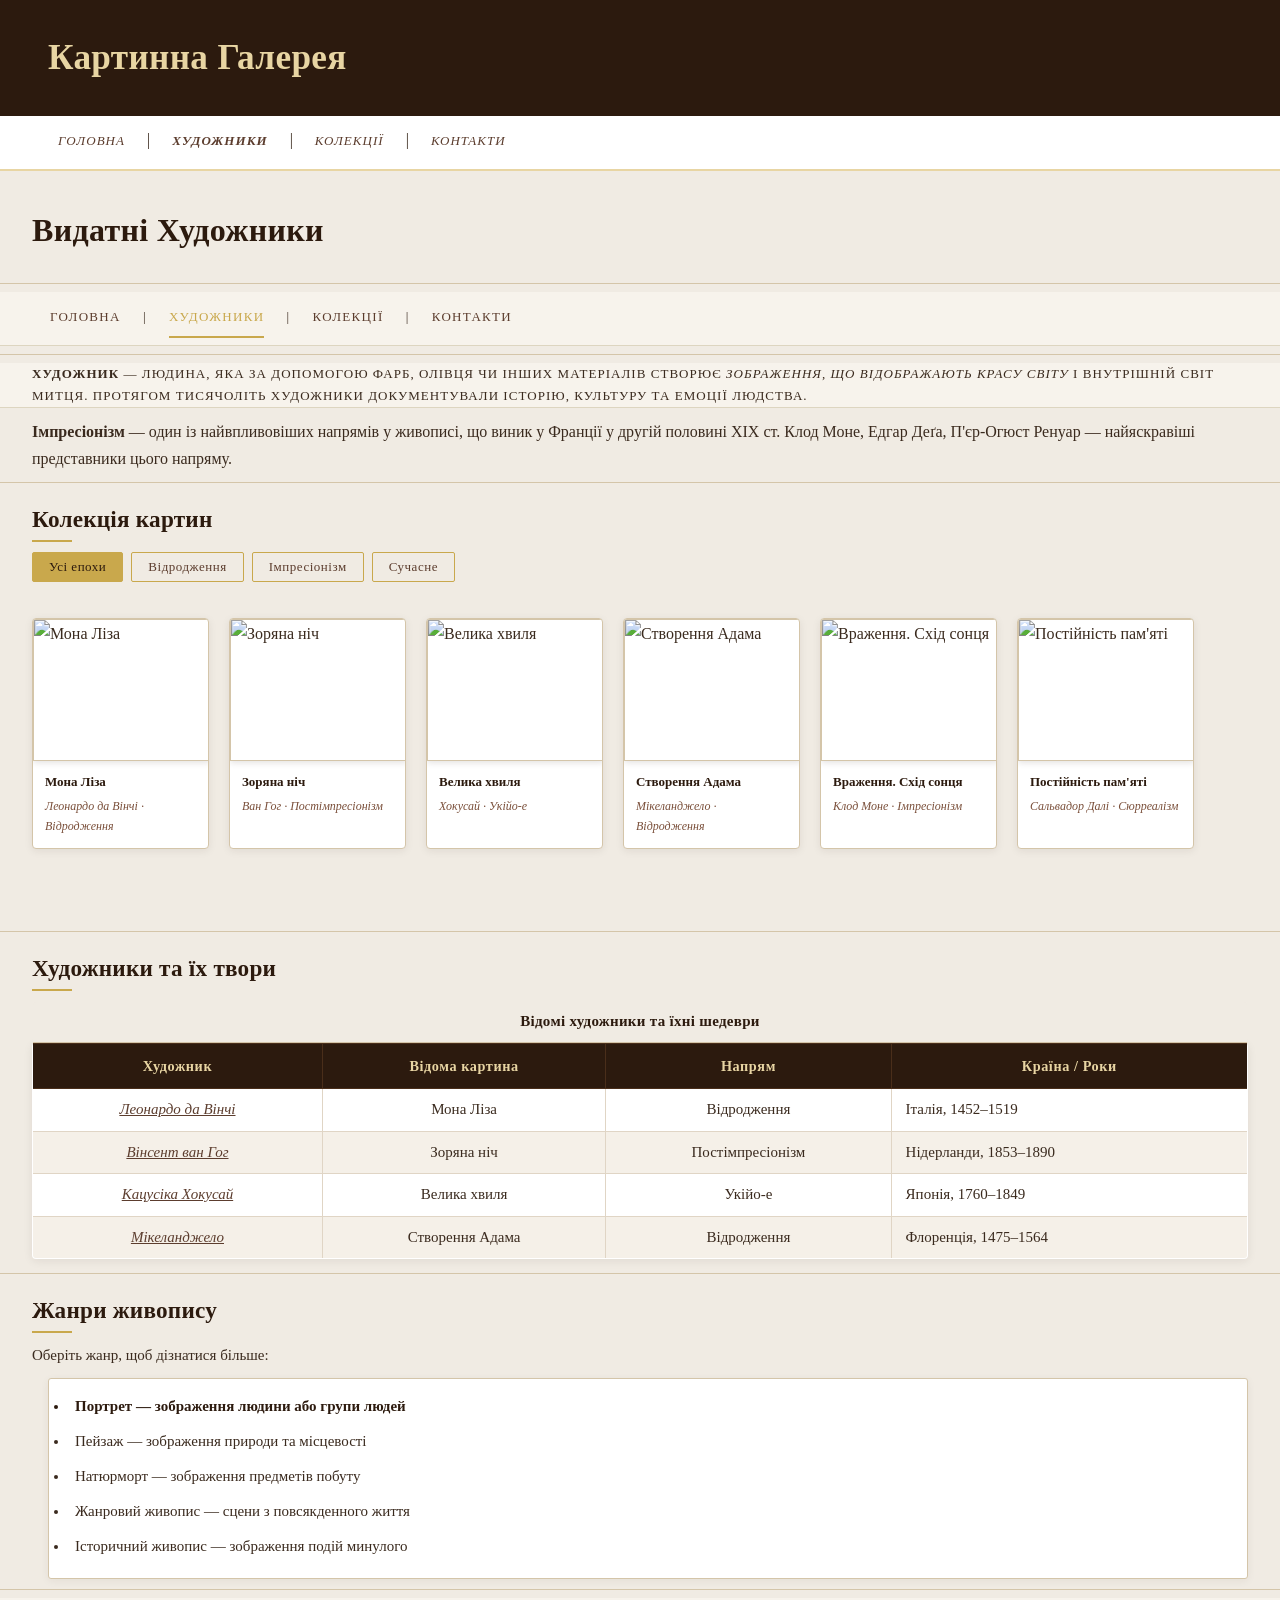
==== commit 0008f4a4: "виконання 7 роботи" ====
--- a/artists.html
+++ b/artists.html
@@ -7,18 +7,104 @@
     <title>Художники - Картинна Галерея</title>
     <link rel="stylesheet" href="style.css">
     <style>
-        a {
+
+        a { color: #5c3d2e; text-decoration: underline; font-style: italic; }
+        a:hover { color: #c9a84c; }
+
+        /* Картки картин */
+        #paintings-gallery {
+            display: flex;
+            flex-wrap: wrap;
+            gap: 20px;
+            padding: 18px 32px 24px;
+        }
+        .painting-card {
+            width: 175px;
+            border: 1px solid #d4c5a9;
+            border-radius: 4px;
+            background: #fff;
+            box-shadow: 0 2px 8px rgba(44,26,14,0.08);
+            overflow: hidden;
+            transition: box-shadow 0.2s, border-color 0.2s, opacity 0.3s;
+            /* opacity анімується плавно при фільтрації через menuActions */
+        }
+        .painting-card img {
+            width: 100%;
+            height: 140px;
+            object-fit: cover;
+            display: block;
+        }
+        .painting-card .card-body {
+            padding: 10px 12px 12px;
+        }
+        .painting-card .card-name {
+            font-size: 13px;
+            font-weight: bold;
+            color: #2c1a0e;
+            margin-bottom: 3px;
+        }
+        .painting-card .card-info {
+            font-size: 12px;
+            color: #7a4f3a;
+            font-style: italic;
+        }
+
+        /* Підпис під галереєю — оновлюється через showPaintingTitle при mouseover */
+        #gallery-caption {
+            text-align: center;
+            font-size: 14px;
+            color: #7a4f3a;
+            font-style: italic;
+            min-height: 20px;
+            padding: 0 32px 14px;
+            letter-spacing: 0.02em;
+        }
+
+        /* Меню фільтрів — один обробник на весь блок, data-action на кнопках */
+        #filter-menu {
+            display: flex;
+            gap: 8px;
+            padding: 0 32px 18px;
+            flex-wrap: wrap;
+        }
+        .filter-btn {
+            padding: 6px 16px;
+            border: 1px solid #c9a84c;
+            border-radius: 2px;
+            background: transparent;
             color: #5c3d2e;
-            text-decoration: underline;
-            font-style: italic;
-        }
-        a:hover {
-            color: #c9a84c;
-        }
+            font-family: Georgia, serif;
+            font-size: 13px;
+            cursor: pointer;
+            letter-spacing: 0.04em;
+            transition: background 0.15s, color 0.15s;
+        }
+        .filter-btn:hover,
+        .filter-btn--active {
+            background: #c9a84c;
+            color: #2c1a0e;
+        }
+
+        /* Список жанрів — підсвічування активного <li> класом li-active */
+        #genres-list li {
+            cursor: pointer;
+            border-radius: 2px;
+            padding: 2px 6px;
+            transition: background 0.15s;
+        }
+        #genres-list li:hover { background: #f5f0e8; }
+        #genres-list li.li-active {
+            background: #fff3cc;
+            color: #2c1a0e;
+            font-weight: bold;
+            border-left: 3px solid #c9a84c;
+        }
+
     </style>
 </head>
 
 <body>
+
 <div class="site-header">
     <span class="site-title">Картинна Галерея</span>
 </div>
@@ -31,6 +117,7 @@
         <a href="contacts.html">Контакти</a>
     </p>
 </div>
+
 <h1>Видатні Художники</h1>
 <hr>
 
@@ -51,17 +138,100 @@
 <p>
     <a name="impressionism"></a>
     <b>Імпресіонізм</b> &#8212; один із найвпливовіших напрямів у живописі, що виник у Франції
-    у другій половині XIX ст. Художники-<i>імпресіоністи</i> прагнули передати миттєве враження
-    від побаченого, гру світла та кольору. Клод Моне, Едгар Деґа, П'єр-Огюст Ренуар &#8212;
+    у другій половині XIX ст. Клод Моне, Едгар Деґа, П'єр-Огюст Ренуар &#8212;
     найяскравіші представники цього напряму.
 </p>
 
-<p style="font-size: 14px !important; color: #7a4f3a; padding: 6px 10px; background-color: #fff8ee; border: 1px solid #d4c5a9;">
-    Дізнатися більше: <a href="index.html#lists">список на головній сторінці</a> або
-    <a href="https://uk.wikipedia.org/wiki/%D0%86%D0%BC%D0%BF%D1%80%D0%B5%D1%81%D1%96%D0%BE%D0%BD%D1%96%D0%B7%D0%BC" target="_blank">Вікіпедія: Імпресіонізм</a>.
-</p>
-<hr>
-
+<hr>
+<h2>Колекція картин</h2>
+
+<!-- Прийом «Поведінка»: data-action на кожній кнопці визначає дію, один обробник на весь блок -->
+<div id="filter-menu">
+    <button class="filter-btn filter-btn--active" data-action="all">Усі епохи</button>
+    <button class="filter-btn" data-action="renaissance">Відродження</button>
+    <button class="filter-btn" data-action="impressionism">Імпресіонізм</button>
+    <button class="filter-btn" data-action="modern">Сучасне</button>
+</div>
+
+<!-- Галерея карток: data-era використовується при фільтрації, data-title — для підпису -->
+<div id="paintings-gallery">
+
+    <!-- Спосіб 1: обробник через HTML-атрибут onmouseover / onmouseout -->
+    <div class="painting-card"
+         data-title="Леонардо да Вінчі — Мона Ліза, бл. 1503–1519"
+         data-era="renaissance"
+         onmouseover="highlightCard(event)"
+         onmouseout="resetCard(event)">
+        <img src="https://upload.wikimedia.org/wikipedia/commons/thumb/e/ec/Mona_Lisa%2C_by_Leonardo_da_Vinci%2C_from_C2RMF_retouched.jpg/330px-Mona_Lisa%2C_by_Leonardo_da_Vinci%2C_from_C2RMF_retouched.jpg"
+             alt="Мона Ліза">
+        <div class="card-body">
+            <div class="card-name">Мона Ліза</div>
+            <div class="card-info">Леонардо да Вінчі · Відродження</div>
+        </div>
+    </div>
+
+    <!-- Решта карток отримують обробники через властивість і addEventListener у events.js -->
+    <div class="painting-card"
+         data-title="Вінсент ван Гог — Зоряна ніч, 1889"
+         data-era="impressionism">
+        <img src="https://upload.wikimedia.org/wikipedia/commons/thumb/e/ea/Van_Gogh_-_Starry_Night_-_Google_Art_Project.jpg/1280px-Van_Gogh_-_Starry_Night_-_Google_Art_Project.jpg"
+             alt="Зоряна ніч">
+        <div class="card-body">
+            <div class="card-name">Зоряна ніч</div>
+            <div class="card-info">Ван Гог · Постімпресіонізм</div>
+        </div>
+    </div>
+
+    <div class="painting-card"
+         data-title="Кацусіка Хокусай — Велика хвиля біля Канагави, 1831"
+         data-era="modern">
+        <img src="https://upload.wikimedia.org/wikipedia/commons/thumb/a/a5/Tsunami_by_hokusai_19th_century.jpg/1280px-Tsunami_by_hokusai_19th_century.jpg"
+             alt="Велика хвиля">
+        <div class="card-body">
+            <div class="card-name">Велика хвиля</div>
+            <div class="card-info">Хокусай · Укійо-е</div>
+        </div>
+    </div>
+
+    <div class="painting-card"
+         data-title="Мікеланджело — Створення Адама, 1508–1512"
+         data-era="renaissance">
+        <img src="https://upload.wikimedia.org/wikipedia/commons/thumb/5/5b/Michelangelo_-_Creation_of_Adam_%28cropped%29.jpg/1280px-Michelangelo_-_Creation_of_Adam_%28cropped%29.jpg"
+             alt="Створення Адама">
+        <div class="card-body">
+            <div class="card-name">Створення Адама</div>
+            <div class="card-info">Мікеланджело · Відродження</div>
+        </div>
+    </div>
+
+    <div class="painting-card"
+         data-title="Клод Моне — Враження. Схід сонця, 1872"
+         data-era="impressionism">
+        <img src="https://upload.wikimedia.org/wikipedia/commons/thumb/5/59/Monet_-_Impression%2C_Sunrise.jpg/1280px-Monet_-_Impression%2C_Sunrise.jpg"
+             alt="Враження. Схід сонця">
+        <div class="card-body">
+            <div class="card-name">Враження. Схід сонця</div>
+            <div class="card-info">Клод Моне · Імпресіонізм</div>
+        </div>
+    </div>
+
+    <div class="painting-card"
+         data-title="Сальвадор Далі — Постійність пам'яті, 1931"
+         data-era="modern">
+        <img src="https://upload.wikimedia.org/wikipedia/en/d/dd/The_Persistence_of_Memory.jpg"
+             alt="Постійність пам'яті">
+        <div class="card-body">
+            <div class="card-name">Постійність пам'яті</div>
+            <div class="card-info">Сальвадор Далі · Сюрреалізм</div>
+        </div>
+    </div>
+
+</div>
+
+<!-- Підпис оновлюється функцією showPaintingTitle при наведенні на картку -->
+<p id="gallery-caption">&nbsp;</p>
+
+<hr>
 <h2>Художники та їх твори</h2>
 
 <table class="artists-table">
@@ -74,46 +244,56 @@
     </tr>
     <tr>
         <td class="td-center">
-            <a href="https://upload.wikimedia.org/wikipedia/commons/thumb/e/ec/Mona_Lisa%2C_by_Leonardo_da_Vinci%2C_from_C2RMF_retouched.jpg/330px-Mona_Lisa%2C_by_Leonardo_da_Vinci%2C_from_C2RMF_retouched.jpg">
-                <img src="https://upload.wikimedia.org/wikipedia/commons/thumb/e/ec/Mona_Lisa%2C_by_Leonardo_da_Vinci%2C_from_C2RMF_retouched.jpg/330px-Mona_Lisa%2C_by_Leonardo_da_Vinci%2C_from_C2RMF_retouched.jpg"
-                     alt="Мона Ліза" class="thumb-portrait">
-            </a>
-        </td>
-        <td class="td-center">
-            <a href="https://upload.wikimedia.org/wikipedia/commons/thumb/e/ea/Van_Gogh_-_Starry_Night_-_Google_Art_Project.jpg/1280px-Van_Gogh_-_Starry_Night_-_Google_Art_Project.jpg" target="_blank">
-                <img src="https://upload.wikimedia.org/wikipedia/commons/thumb/e/ea/Van_Gogh_-_Starry_Night_-_Google_Art_Project.jpg/1280px-Van_Gogh_-_Starry_Night_-_Google_Art_Project.jpg"
-                     alt="Зоряна ніч" class="thumb-landscape">
-            </a>
-        </td>
-        <td class="td-center">
-            <a href="https://upload.wikimedia.org/wikipedia/commons/thumb/a/a5/Tsunami_by_hokusai_19th_century.jpg/1280px-Tsunami_by_hokusai_19th_century.jpg" target="_blank">
-                <img src="https://upload.wikimedia.org/wikipedia/commons/thumb/a/a5/Tsunami_by_hokusai_19th_century.jpg/1280px-Tsunami_by_hokusai_19th_century.jpg"
-                     alt="Велика хвиля" class="thumb-landscape">
-            </a>
-        </td>
-        <td class="td-center">
-            <a href="https://upload.wikimedia.org/wikipedia/commons/thumb/5/5b/Michelangelo_-_Creation_of_Adam_%28cropped%29.jpg/1280px-Michelangelo_-_Creation_of_Adam_%28cropped%29.jpg" target="_blank">
-                <img src="https://upload.wikimedia.org/wikipedia/commons/thumb/5/5b/Michelangelo_-_Creation_of_Adam_%28cropped%29.jpg/1280px-Michelangelo_-_Creation_of_Adam_%28cropped%29.jpg"
-                     alt="Створення Адама" class="thumb-wide">
-            </a>
-        </td>
+            <a href="https://uk.wikipedia.org/wiki/%D0%9B%D0%B5%D0%BE%D0%BD%D0%B0%D1%80%D0%B4%D0%BE_%D0%B4%D0%B0_%D0%92%D1%96%D0%BD%D1%87%D1%96" target="_blank">Леонардо да Вінчі</a>
+        </td>
+        <td class="td-center">Мона Ліза</td>
+        <td class="td-center">Відродження</td>
+        <td>Італія, 1452&#8211;1519</td>
     </tr>
     <tr class="table-row-light">
-        <td class="td-center"><a href="https://uk.wikipedia.org/wiki/%D0%9B%D0%B5%D0%BE%D0%BD%D0%B0%D1%80%D0%B4%D0%BE_%D0%B4%D0%B0_%D0%92%D1%96%D0%BD%D1%87%D1%96" target="_blank">Леонардо да Вінчі</a></td>
-        <td class="td-center"><a href="https://uk.wikipedia.org/wiki/%D0%97%D0%BE%D1%80%D1%8F%D0%BD%D0%B0_%D0%BD%D1%96%D1%87" target="_blank">Зоряна ніч &#8212; Ван Гог</a></td>
-        <td class="td-center"><a href="https://uk.wikipedia.org/wiki/%D0%A3%D0%BA%D1%96%D0%B9%D0%BE-%D0%B5" target="_blank">Хокусай &#8212; Укійо-е</a></td>
-        <td class="td-center"><a href="https://uk.wikipedia.org/wiki/%D0%9C%D1%96%D0%BA%D0%B5%D0%BB%D0%B0%D0%BD%D0%B4%D0%B6%D0%B5%D0%BB%D0%BE" target="_blank">Мікеланджело</a></td>
+        <td class="td-center">
+            <a href="https://uk.wikipedia.org/wiki/%D0%92%D1%96%D0%BD%D1%81%D0%B5%D0%BD%D1%82_%D0%B2%D0%B0%D0%BD_%D0%93%D0%BE%D0%B3" target="_blank">Вінсент ван Гог</a>
+        </td>
+        <td class="td-center">Зоряна ніч</td>
+        <td class="td-center">Постімпресіонізм</td>
+        <td>Нідерланди, 1853&#8211;1890</td>
     </tr>
     <tr>
-        <td>Відродження, Італія, 1452&#8211;1519</td>
-        <td>Постімпресіонізм, Нідерланди, 1853&#8211;1890</td>
-        <td>Японський гравюрист, 1760&#8211;1849</td>
-        <td>Скульптор і живописець, Флоренція, 1475&#8211;1564</td>
+        <td class="td-center">
+            <a href="https://uk.wikipedia.org/wiki/%D0%9A%D0%B0%D1%86%D1%83%D1%81%D1%96%D0%BA%D0%B0_%D0%A5%D0%BE%D0%BA%D1%83%D1%81%D0%B0%D0%B9" target="_blank">Кацусіка Хокусай</a>
+        </td>
+        <td class="td-center">Велика хвиля</td>
+        <td class="td-center">Укійо-е</td>
+        <td>Японія, 1760&#8211;1849</td>
+    </tr>
+    <tr class="table-row-light">
+        <td class="td-center">
+            <a href="https://uk.wikipedia.org/wiki/%D0%9C%D1%96%D0%BA%D0%B5%D0%BB%D0%B0%D0%BD%D0%B4%D0%B6%D0%B5%D0%BB%D0%BE" target="_blank">Мікеланджело</a>
+        </td>
+        <td class="td-center">Створення Адама</td>
+        <td class="td-center">Відродження</td>
+        <td>Флоренція, 1475&#8211;1564</td>
     </tr>
 </table>
 
 <hr>
+<h2>Жанри живопису</h2>
+
+<p>Оберіть жанр, щоб дізнатися більше:</p>
+
+<!-- Делегування: onclick на <ul>, event.target визначає обраний <li> -->
+<ul id="genres-list">
+    <li>Портрет &#8212; зображення людини або групи людей</li>
+    <li>Пейзаж &#8212; зображення природи та місцевості</li>
+    <li>Натюрморт &#8212; зображення предметів побуту</li>
+    <li>Жанровий живопис &#8212; сцени з повсякденного життя</li>
+    <li>Історичний живопис &#8212; зображення подій минулого</li>
+</ul>
+
+<hr>
 <p><i>&#169; 2024 Картинна Галерея | Шмагайло Марія Євгеніївна</i></p>
+
+<script src="events.js"></script>
 
 </body>
 </html>
--- a/style.css
+++ b/style.css
@@ -14,7 +14,7 @@
 .site-header{
     background-color: #2c1a0e;
     padding: 28px 48px 22px;
-    position: relative;
+   
 }
 /* <span> всередині шапки — назва галереї */
 .site-header .site-title {
@@ -451,7 +451,6 @@
     text-align: center;
     position: relative;
 }
-
 .badge {
     position: absolute;
     top: 4px;
@@ -481,7 +480,6 @@
     content: "▸ ";
     color: #c9a84c;
 }
-
 /* ===== ПСЕВДОЕЛЕМЕНТ ::after =====*/
   /*::after додає вміст ПІСЛЯ тексту елемента — без зміни HTML
    Тут після кожного заголовку h2 додається декоративна лінія */
@@ -502,4 +500,4 @@
     font-weight: bold;
     padding: 0 3px;
     border-radius: 2px;
-}
+}
